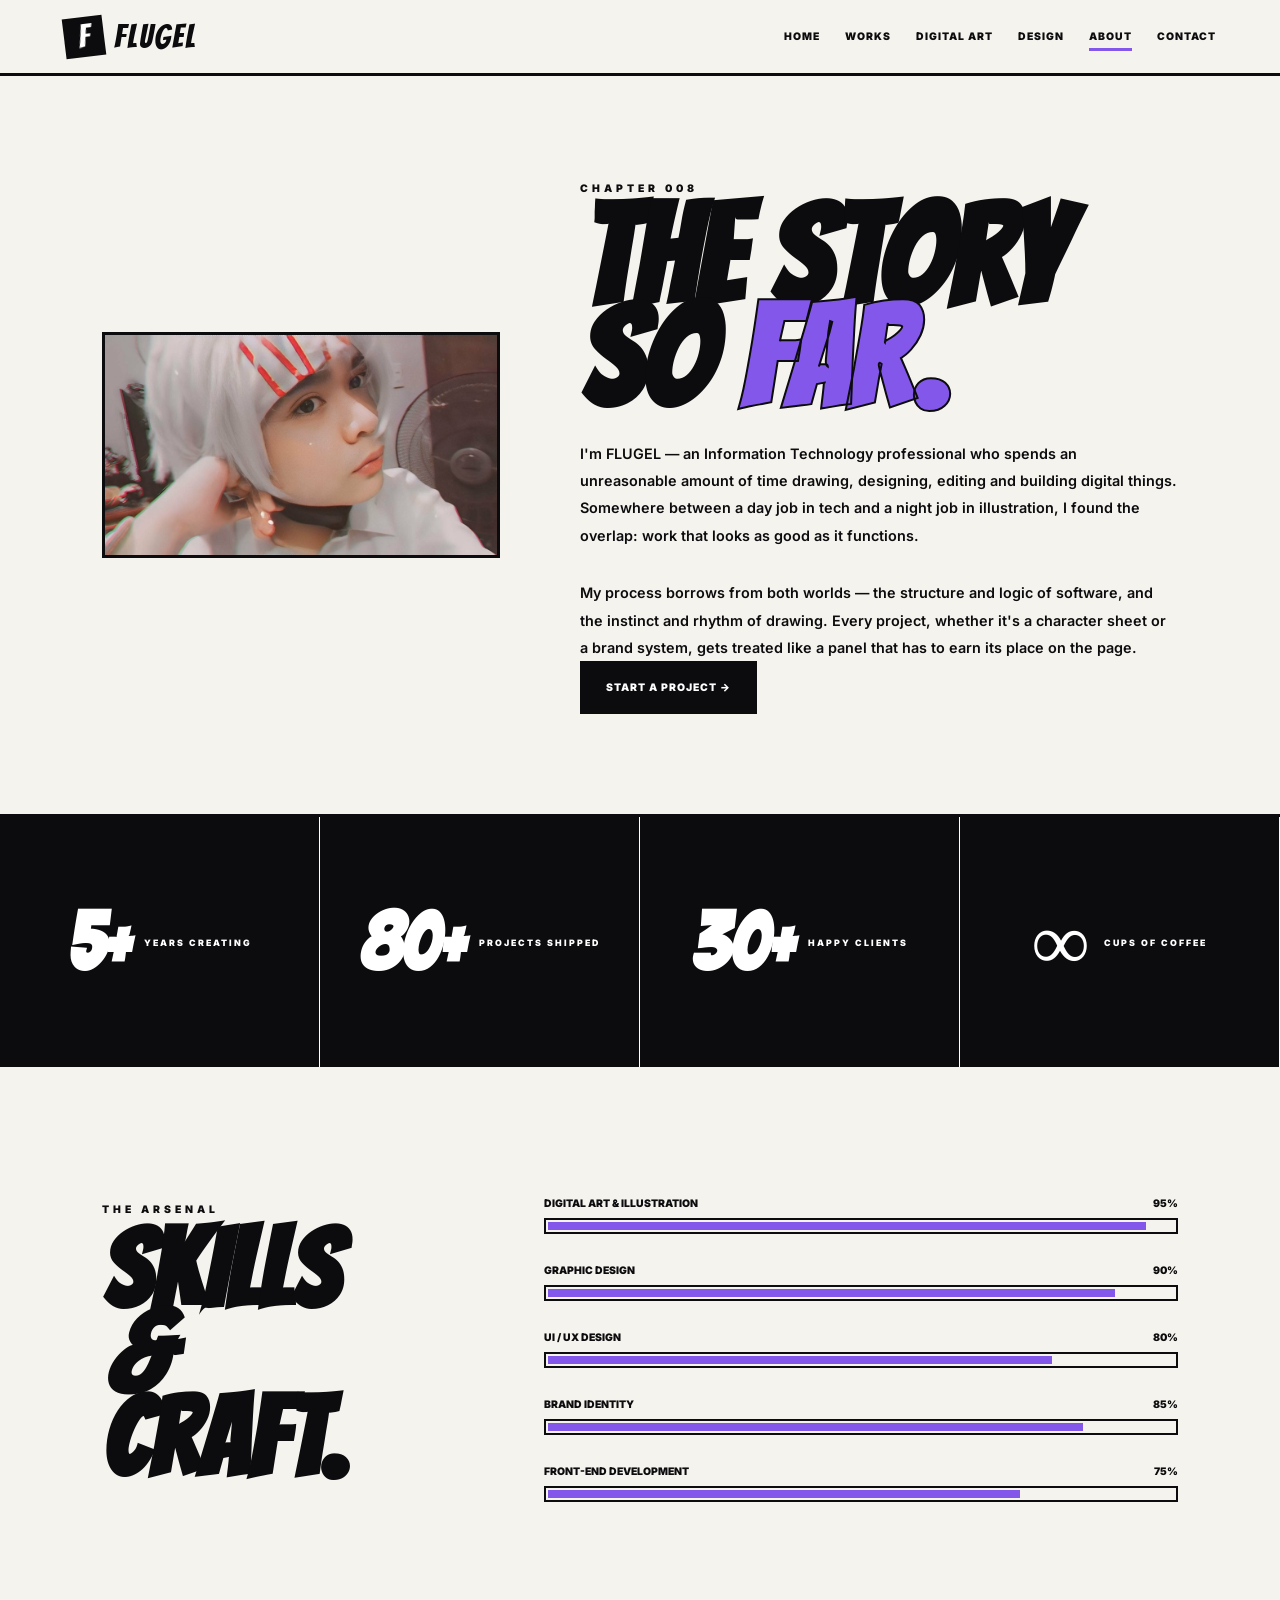
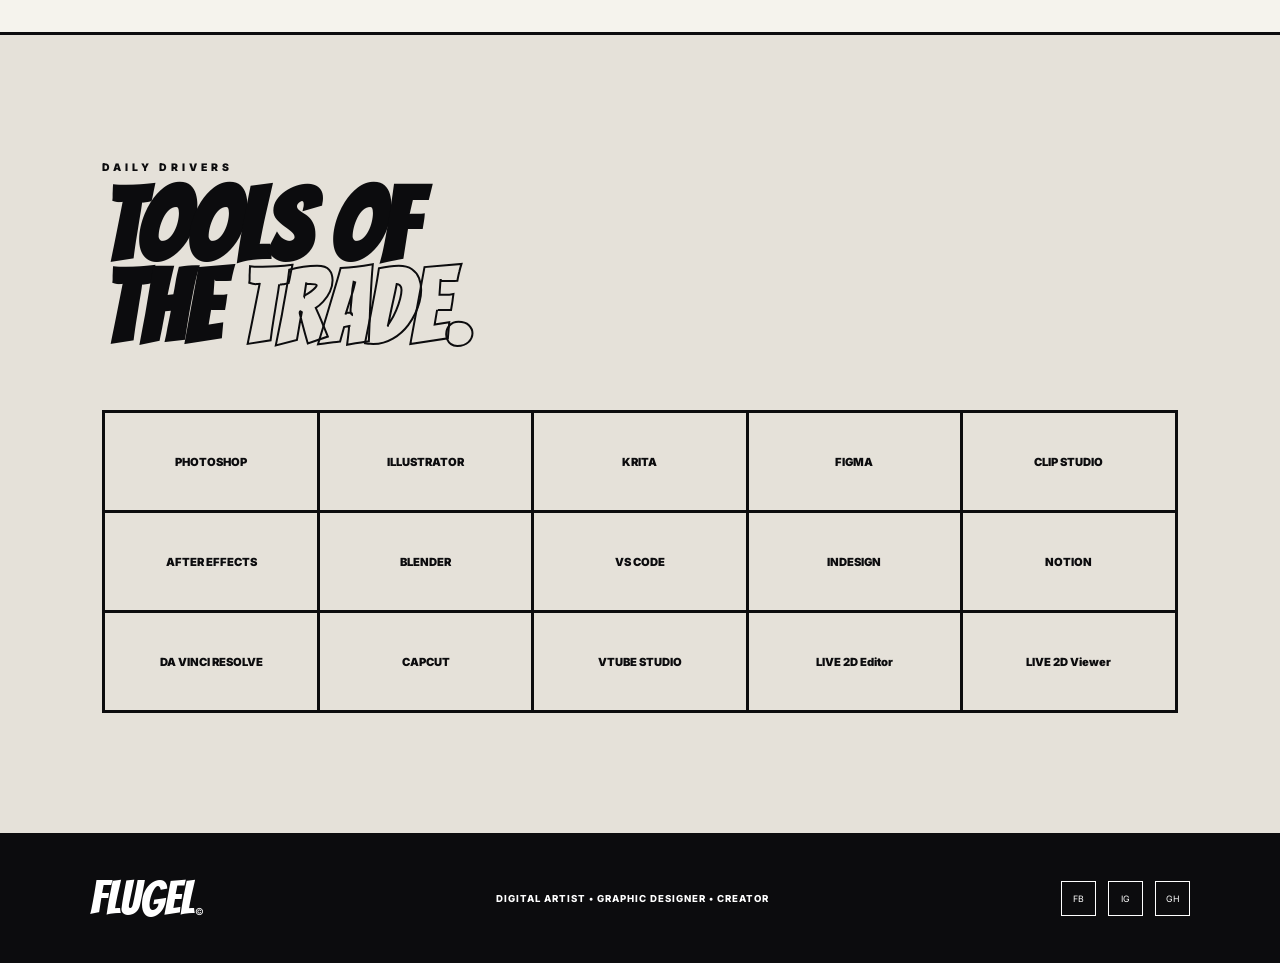
==== about.html @ b89d32c7 "LATEST 1st" ====
<!doctype html>
<html lang="en">
  <head>
    <meta charset="UTF-8" />
    <meta name="viewport" content="width=device-width, initial-scale=1.0" />

    <title>About — FLUGEL</title>

    <link
      href="https://fonts.googleapis.com/css2?family=Bangers&family=Inter:wght@400;500;600;700;800;900&family=Permanent+Marker&display=swap"
      rel="stylesheet" />

    <link rel="stylesheet" href="style.css" />
  </head>

  <body>
    <header class="navbar">
      <a href="index.html" class="logo">
        <span class="logo-box">F</span>
        <span>FLUGEL</span>
      </a>

      <nav class="main-nav">
        <a href="index.html">HOME</a>
        <a href="works.html">WORKS</a>
        <a href="digital-art.html">DIGITAL ART</a>
        <a href="graphic-design.html">DESIGN</a>
        <a class="active" href="about.html">ABOUT</a>
        <a href="contact.html">CONTACT</a>
      </nav>

      <button class="menu-toggle">☰</button>
    </header>

    <main class="inner-page">
      <section class="about-hero">
        <div class="about-character reveal">
          <img src="character02.jpg" alt="FLUGEL character portrait" />
        </div>

        <div class="about-introduction reveal">
          <span class="eyebrow"> CHAPTER 008 </span>

          <h1>
            THE STORY
            <br />
            SO <em>FAR.</em>
          </h1>

          <p>
            I'm FLUGEL — an Information Technology professional who spends an
            unreasonable amount of time drawing, designing, editing and building
            digital things. Somewhere between a day job in tech and a night job
            in illustration, I found the overlap: work that looks as good as it
            functions.
          </p>

          <p>
            My process borrows from both worlds — the structure and logic of
            software, and the instinct and rhythm of drawing. Every project,
            whether it's a character sheet or a brand system, gets treated like
            a panel that has to earn its place on the page.
          </p>

          <a href="contact.html" class="comic-btn black"> START A PROJECT → </a>
        </div>
      </section>

      <section class="stats-section">
        <div class="stat-box reveal">
          <strong>5+</strong>
          <span>YEARS CREATING</span>
        </div>

        <div class="stat-box reveal">
          <strong>80+</strong>
          <span>PROJECTS SHIPPED</span>
        </div>

        <div class="stat-box reveal">
          <strong>30+</strong>
          <span>HAPPY CLIENTS</span>
        </div>

        <div class="stat-box reveal">
          <strong>∞</strong>
          <span>CUPS OF COFFEE</span>
        </div>
      </section>

      <section class="arsenal">
        <div class="reveal">
          <span class="eyebrow"> THE ARSENAL </span>

          <h2>
            SKILLS
            <br />
            <em>&amp;</em>
            <br />
            CRAFT.
          </h2>
        </div>

        <div class="stat-bars reveal">
          <div class="bar">
            <div>
              <span>DIGITAL ART &amp; ILLUSTRATION</span>
              <span>95%</span>
            </div>
            <i style="--value: 95%"></i>
          </div>

          <div class="bar">
            <div>
              <span>GRAPHIC DESIGN</span>
              <span>90%</span>
            </div>
            <i style="--value: 90%"></i>
          </div>

          <div class="bar">
            <div>
              <span>UI / UX DESIGN</span>
              <span>80%</span>
            </div>
            <i style="--value: 80%"></i>
          </div>

          <div class="bar">
            <div>
              <span>BRAND IDENTITY</span>
              <span>85%</span>
            </div>
            <i style="--value: 85%"></i>
          </div>

          <div class="bar">
            <div>
              <span>FRONT-END DEVELOPMENT</span>
              <span>75%</span>
            </div>
            <i style="--value: 75%"></i>
          </div>
        </div>
      </section>

      <section class="tools-section">
        <div class="reveal">
          <span class="eyebrow"> DAILY DRIVERS </span>

          <h2>
            TOOLS OF
            <br />
            THE <em>TRADE.</em>
          </h2>
        </div>

        <div class="tools-grid reveal">
          <div>PHOTOSHOP</div>
          <div>ILLUSTRATOR</div>
          <div>KRITA</div>
          <div>FIGMA</div>
          <div>CLIP STUDIO</div>
          <div>AFTER EFFECTS</div>
          <div>BLENDER</div>
          <div>VS CODE</div>
          <div>INDESIGN</div>
          <div>NOTION</div>
          <div>DA VINCI RESOLVE</div>
          <div>CAPCUT</div>
          <div>VTUBE STUDIO</div>
          <div>LIVE 2D Editor</div>
          <div>LIVE 2D Viewer</div>
        </div>
      </section>
    </main>

    <footer>
      <div class="footer-brand">FLUGEL<span>©</span></div>

      <p>DIGITAL ARTIST • GRAPHIC DESIGNER • CREATOR</p>

      <div class="footer-social">
        <a href="#">FB</a>
        <a href="#">IG</a>
        <a href="#">GH</a>
      </div>
    </footer>

    <script src="script.js"></script>
  </body>
</html>
---- style.css ----
/* =========================================================
   FLUGEL MANGA PORTFOLIO
   MAIN CSS
   ---------------------------------------------------------
   Visual system:
   • Manga panels
   • Color accents
   • Halftone textures
   • SFX / onomatopoeia
   • Motion
   • Responsive layouts
========================================================= */

/* =========================================================
   VARIABLES
========================================================= */

:root {
  --black: #0c0c0e;
  --paper: #f5f3ed;
  --white: #ffffff;

  --purple: #8257ea;
  --blue: #17a3e8;
  --pink: #f0328f;
  --orange: #ff7a00;
  --yellow: #ffd400;
  --red: #ff3158;

  --border: 3px solid var(--black);

  --display: "Bangers", cursive;
  --body: "Inter", sans-serif;
  --marker: "Permanent Marker", cursive;

  /* motion + depth tokens — used by the polish layer at the
     bottom of this file, kept consistent across every hover,
     reveal, and page-load animation */
  --ease: cubic-bezier(0.22, 1, 0.36, 1);
  --ease-snap: cubic-bezier(0.16, 1, 0.3, 1);
  --shadow-soft: 0 20px 45px rgba(12, 12, 14, 0.14);
  --shadow-lift: 0 30px 60px rgba(12, 12, 14, 0.22);
}

@media (prefers-reduced-motion: reduce) {
  *,
  *::before,
  *::after {
    animation-duration: 0.001ms !important;
    animation-iteration-count: 1 !important;
    transition-duration: 0.001ms !important;
    scroll-behavior: auto !important;
  }
}

/* =========================================================
   RESET
========================================================= */

* {
  margin: 0;
  padding: 0;
  box-sizing: border-box;
}

html {
  scroll-behavior: smooth;
}

body {
  background: var(--paper);
  color: var(--black);

  font-family: var(--body);

  overflow-x: hidden;
}

body::before {
  content: "";

  position: fixed;

  inset: 0;

  pointer-events: none;

  z-index: 9998;

  background-image: radial-gradient(
    rgba(0, 0, 0, 0.5) 0.7px,
    transparent 0.7px
  );

  background-size: 6px 6px;

  opacity: 0.035;
}

img {
  display: block;
  width: 100%;
}

a {
  color: inherit;
  text-decoration: none;
}

button {
  font-family: inherit;
}

/* =========================================================
   PAGE LOADER
========================================================= */

.page-loader {
  position: fixed;

  inset: 0;

  display: none;

  place-items: center;

  background: var(--black);

  color: white;

  z-index: 100000;

  opacity: 1;

  transition: opacity 0.5s var(--ease);
}

.page-loader.is-active {
  display: grid;
}

.page-loader.is-hiding {
  opacity: 0;
}

.loader-manga {
  text-align: center;
}

.loader-logo {
  font-family: var(--display);

  font-size: clamp(5rem, 15vw, 12rem);

  letter-spacing: 5px;

  opacity: 0;

  animation: loaderIn 0.7s var(--ease-snap) 0.15s forwards;
}

.loader-line {
  width: 100%;

  height: 3px;

  background: var(--purple);

  transform-origin: left;

  animation: loaderLine 0.9s var(--ease) 0.35s forwards;
}

.loader-manga span {
  display: block;

  margin-top: 14px;

  font-size: 0.62rem;

  letter-spacing: 5px;

  opacity: 0;

  animation: loaderIn 0.6s var(--ease) 0.6s forwards;
}

@keyframes loaderIn {
  from {
    opacity: 0;
    transform: translateY(14px) scale(0.97);
  }

  to {
    opacity: 1;
    transform: translateY(0) scale(1);
  }
}

@keyframes loaderLine {
  from {
    transform: scaleX(0);
  }

  to {
    transform: scaleX(1);
  }
}

/* =========================================================
   NAVIGATION
========================================================= */

.navbar {
  position: fixed;

  top: 0;
  left: 0;

  width: 100%;

  height: 76px;

  padding: 0 5vw;

  display: flex;

  align-items: center;

  justify-content: space-between;

  background: rgba(245, 243, 237, 0.94);

  backdrop-filter: blur(15px);

  border-bottom: var(--border);

  z-index: 9000;

  transition:
    transform 0.45s var(--ease),
    box-shadow 0.3s ease;
}

.navbar.scrolled {
  box-shadow: 0 10px 30px rgba(12, 12, 14, 0.08);
}

.logo {
  display: flex;

  align-items: center;

  gap: 10px;

  font-family: var(--display);

  font-size: 2rem;

  letter-spacing: 2px;
}

.logo-box {
  width: 40px;
  height: 40px;

  display: grid;
  place-items: center;

  background: var(--black);

  color: white;

  transform: rotate(-7deg);
}

.main-nav {
  display: flex;

  gap: 25px;
}

.main-nav a {
  position: relative;

  font-size: 0.65rem;

  font-weight: 900;

  letter-spacing: 1px;
}

.main-nav a {
  transition: color 0.25s ease;
}

.main-nav a::after {
  content: "";

  position: absolute;

  left: 0;
  bottom: -8px;

  width: 0;
  height: 3px;

  background: var(--purple);

  transition: width 0.35s var(--ease);
}

.main-nav a:hover::after,
.main-nav a.active::after {
  width: 100%;
}

.menu-toggle {
  display: none;

  border: 0;

  background: none;

  font-size: 1.5rem;

  cursor: pointer;
}

/* =========================================================
   HERO
========================================================= */

.hero {
  position: relative;

  min-height: 100vh;

  display: grid;

  grid-template-columns: 1fr 1fr;

  align-items: center;

  padding: 130px 8vw 80px;

  overflow: hidden;

  background: linear-gradient(110deg, var(--paper) 0 57%, #ddd9d0 57% 100%);
}

.hero-grid {
  position: absolute;

  inset: 0;

  background-image:
    linear-gradient(rgba(0, 0, 0, 0.05) 1px, transparent 1px),
    linear-gradient(90deg, rgba(0, 0, 0, 0.05) 1px, transparent 1px);

  background-size: 45px 45px;

  mask-image: linear-gradient(to bottom, black, transparent);
}

.hero-halftone {
  position: absolute;

  width: 650px;
  height: 650px;

  right: -250px;
  top: 100px;

  border-radius: 50%;

  background-image: radial-gradient(
    rgba(139, 92, 246, 0.45) 2px,
    transparent 2px
  );

  background-size: 13px 13px;

  opacity: 0.45;
}

.hero-copy {
  position: relative;

  z-index: 5;

  max-width: 700px;
}

.chapter-tag {
  display: flex;

  gap: 7px;

  margin-bottom: 25px;
}

.chapter-tag span,
.chapter-tag strong {
  padding: 8px 12px;

  border: 2px solid var(--black);

  font-size: 0.6rem;

  font-weight: 900;

  letter-spacing: 2px;
}

.chapter-tag strong {
  background: var(--black);

  color: white;
}

.hero-title {
  font-family: var(--display);

  font-size: clamp(5rem, 10vw, 10rem);

  line-height: 0.76;

  letter-spacing: 2px;

  text-shadow: 6px 6px 0 var(--white);
}

.hero-title span {
  color: var(--purple);

  -webkit-text-stroke: 2px var(--black);

  text-shadow: 5px 5px 0 var(--black);
}

.hero-text {
  max-width: 550px;

  margin: 35px 0;

  font-size: 0.9rem;

  line-height: 1.8;

  font-weight: 600;
}

.hero-actions {
  display: flex;

  flex-wrap: wrap;

  gap: 12px;
}

.comic-btn {
  display: inline-flex;

  align-items: center;

  justify-content: center;

  gap: 15px;

  min-height: 53px;

  padding: 0 23px;

  border: 3px solid var(--black);

  font-size: 0.65rem;

  font-weight: 900;

  letter-spacing: 1px;

  transition:
    transform 0.35s var(--ease),
    box-shadow 0.35s var(--ease);

  will-change: transform;
}

.comic-btn:hover {
  transform: translate(-5px, -5px);

  box-shadow:
    7px 7px 0 var(--purple),
    7px 7px 24px rgba(130, 87, 234, 0.35);
}

.comic-btn:active {
  transform: translate(-2px, -2px);

  box-shadow: 3px 3px 0 var(--purple);
}

.comic-btn:focus-visible,
.filter:focus-visible,
a:focus-visible,
button:focus-visible {
  outline: 3px solid var(--purple);
  outline-offset: 3px;
}

.comic-btn.black {
  background: var(--black);

  color: white;
}

.comic-btn.white {
  background: white;

  color: var(--black);
}

/* =========================================================
   HERO CHARACTER
========================================================= */

.hero-character {
  position: relative;

  z-index: 5;

  display: flex;

  justify-content: center;

  align-items: center;
}

.character-panel {
  position: relative;

  width: min(460px, 85vw);

  border: 5px solid var(--black);

  background: white;

  box-shadow:
    18px 18px 0 var(--black),
    18px 18px 50px rgba(12, 12, 14, 0.2);

  transform: rotate(3deg);

  overflow: hidden;

  animation: characterFloat 6s var(--ease-snap) infinite;
}

.character-panel img {
  position: relative;

  z-index: 2;

  min-height: 570px;

  object-fit: contain;

  object-position: bottom;

  filter: grayscale(25%) contrast(1.1);
}

.character-glow {
  position: absolute;

  inset: 20% 10%;

  background: var(--purple);

  filter: blur(70px);

  opacity: 0.25;
}

.panel-number {
  position: absolute;

  top: 15px;
  left: 15px;

  z-index: 10;

  padding: 5px 9px;

  background: var(--black);

  color: white;

  font-family: var(--display);

  font-size: 1.3rem;
}

.panel-label {
  position: absolute;

  right: 15px;
  top: 15px;

  z-index: 10;

  padding: 6px 9px;

  background: white;

  border: 2px solid var(--black);

  font-size: 0.5rem;

  font-weight: 900;
}

@keyframes characterFloat {
  0%,
  100% {
    transform: rotate(3deg) translateY(0);
  }

  50% {
    transform: rotate(1deg) translateY(-15px);
  }
}

/* =========================================================
   ONOMATOPOEIA
========================================================= */

.onomato {
  position: absolute;

  z-index: 20;

  font-family: var(--display);

  font-style: italic;

  -webkit-text-stroke: 2px var(--black);

  paint-order: stroke fill;

  filter: drop-shadow(5px 5px 0 var(--black));

  pointer-events: none;
}

.onomato-shing {
  right: -40px;
  top: 30%;

  color: var(--yellow);

  font-size: 4rem;

  transform: rotate(-13deg);

  animation: sfxPop 2.5s ease-in-out infinite;
}

.onomato-whoa {
  left: -40px;
  bottom: 20%;

  color: var(--pink);

  font-size: 2.7rem;

  transform: rotate(-8deg);

  animation: sfxFloat 3s ease-in-out infinite;
}

@keyframes sfxPop {
  0%,
  100% {
    transform: scale(1) rotate(-13deg);
  }

  50% {
    transform: scale(1.12) rotate(-7deg);
  }
}

@keyframes sfxFloat {
  0%,
  100% {
    transform: translateY(0) rotate(-8deg);
  }

  50% {
    transform: translateY(-15px) rotate(-3deg);
  }
}

.vertical-manga-text {
  position: absolute;

  right: 20px;
  bottom: 100px;

  writing-mode: vertical-rl;

  font-family: var(--display);

  font-size: 1.4rem;

  opacity: 0.25;
}

.hero-page {
  position: absolute;

  right: 30px;
  bottom: 25px;

  font-family: var(--display);

  font-size: 1.4rem;
}

/* =========================================================
   IMPACT STRIP
========================================================= */

.impact-strip {
  display: grid;

  grid-template-columns: repeat(4, 1fr);

  border-top: var(--border);
  border-bottom: var(--border);

  overflow: hidden;
}

.impact-word {
  min-height: 95px;

  display: grid;

  place-items: center;

  font-family: var(--display);

  font-size: 3rem;

  -webkit-text-stroke: 2px var(--black);

  border-right: var(--border);

  transform: skew(-7deg);
}

.impact-word:last-child {
  border-right: 0;
}

.impact-word.purple {
  color: var(--purple);
}

.impact-word.blue {
  color: var(--blue);
}

.impact-word.pink {
  color: var(--pink);
}

.impact-word.orange {
  color: var(--orange);
}

/* =========================================================
   GENERAL SECTIONS
========================================================= */

.section {
  padding: 130px 7vw;
}

.section-top {
  display: flex;

  justify-content: space-between;

  align-items: end;

  gap: 50px;

  margin-bottom: 60px;
}

.eyebrow {
  display: inline-block;

  margin-bottom: 12px;

  font-size: 0.65rem;

  font-weight: 900;

  letter-spacing: 4px;
}

.section-top h2,
.about-copy h2,
.process-heading h2,
.tools-section h2 {
  font-family: var(--display);

  font-size: clamp(4rem, 8vw, 8rem);

  line-height: 0.8;
}

.section-top h2 em,
.about-copy h2 em,
.process-heading h2 em,
.tools-section h2 em {
  font-style: normal;

  color: transparent;

  -webkit-text-stroke: 2px var(--black);
}

.section-description {
  max-width: 390px;
}

.manga-stamp {
  display: inline-block;

  padding: 7px 12px;

  border: 2px solid var(--black);

  transform: rotate(-4deg);

  font-family: var(--marker);

  font-size: 0.7rem;

  margin-bottom: 15px;
}

.section-description p {
  font-size: 0.8rem;

  line-height: 1.8;

  font-weight: 600;
}

.text-link {
  font-size: 0.65rem;

  font-weight: 900;

  letter-spacing: 2px;
}

/* =========================================================
   INTRO PANELS
========================================================= */

.intro-panels {
  display: grid;

  grid-template-columns:
    1.4fr
    0.8fr
    0.7fr;

  gap: 25px;

  align-items: start;
}

.manga-panel {
  position: relative;

  overflow: hidden;

  border: 4px solid var(--black);

  background: black;
}

.panel-big {
  transform: rotate(-1.5deg);
}

.panel-small {
  transform: rotate(2deg);

  margin-top: 70px;
}

.manga-panel img {
  aspect-ratio: 4/5;

  object-fit: cover;

  transition:
    transform 0.65s var(--ease),
    filter 0.65s var(--ease);
}

.manga-panel:hover img {
  transform: scale(1.07);
}

.panel-caption {
  position: absolute;

  z-index: 5;

  top: 15px;
  left: 15px;

  padding: 7px 10px;

  background: white;

  border: 2px solid var(--black);

  font-size: 0.55rem;

  font-weight: 900;
}

.panel-word {
  position: absolute;

  z-index: 5;

  right: -15px;
  bottom: 35px;

  font-family: var(--display);

  color: var(--yellow);

  font-size: 3rem;

  -webkit-text-stroke: 2px var(--black);

  transform: rotate(-10deg);
}

.purple-word {
  color: var(--purple);
}

.panel-link {
  position: absolute;

  z-index: 5;

  left: 15px;
  bottom: 15px;

  padding: 8px 12px;

  background: var(--black);

  color: white;

  font-size: 0.6rem;

  font-weight: 900;
}

.speech {
  position: relative;

  padding: 35px;

  background: white;

  border: 3px solid var(--black);

  transform: rotate(1.5deg);

  box-shadow: var(--shadow-soft);
}

.speech::after {
  content: "";

  position: absolute;

  left: 42px;
  bottom: -14px;

  width: 24px;
  height: 24px;

  background: white;

  border-right: 3px solid var(--black);
  border-bottom: 3px solid var(--black);

  transform: rotate(45deg);
}

.speech strong {
  display: block;

  font-family: var(--display);

  font-size: 2.5rem;

  color: var(--pink);

  -webkit-text-stroke: 1px var(--black);
}

.speech p {
  margin-top: 10px;

  font-size: 0.75rem;

  line-height: 1.7;
}

/* =========================================================
   FEATURED
========================================================= */

.featured {
  background: #e7e4dc;

  border-top: var(--border);
  border-bottom: var(--border);
}

.featured-grid {
  display: grid;

  grid-template-columns: repeat(3, 1fr);

  gap: 30px;
}

.featured-card {
  cursor: pointer;
}

.featured-offset {
  margin-top: 80px;
}

.featured-image {
  position: relative;

  overflow: hidden;

  border: 4px solid var(--black);

  background: black;
}

.featured-image img {
  aspect-ratio: 4/5;

  object-fit: cover;

  filter: grayscale(80%);

  transition:
    transform 0.65s var(--ease),
    filter 0.65s var(--ease);
}

.featured-card:hover img {
  transform: scale(1.07);

  filter: grayscale(20%);
}

.featured-image img[src="art02.png"] {
  object-position: left center;
}

.featured-image img[src="art03.jpg"] {
  object-position: left top;
}

.floating-sfx {
  position: absolute;

  z-index: 5;

  right: -15px;
  top: 30px;

  font-family: var(--display);

  font-size: 2.8rem;

  color: var(--yellow);

  -webkit-text-stroke: 2px var(--black);

  transform: rotate(10deg);
}

.pink-sfx {
  color: var(--pink);
}

.blue-sfx {
  color: var(--blue);
}

.orange-sfx {
  color: var(--orange);
}

.purple-sfx {
  color: var(--purple);
}

.featured-overlay {
  position: absolute;

  inset: 0;

  display: flex;

  justify-content: space-between;

  align-items: end;

  padding: 20px;

  background: linear-gradient(transparent 45%, rgba(0, 0, 0, 0.8));

  color: white;

  opacity: 0;

  transition: opacity 0.4s var(--ease);
}

.featured-card:hover .featured-overlay {
  opacity: 1;
}

.featured-overlay span {
  font-family: var(--display);

  font-size: 2rem;
}

.featured-overlay strong {
  font-size: 0.65rem;
}

.featured-info {
  padding: 15px 3px;

  border-bottom: 3px solid var(--black);
}

.featured-info span {
  font-size: 0.55rem;

  font-weight: 900;

  letter-spacing: 2px;
}

.featured-info h3 {
  margin-top: 8px;

  font-family: var(--display);

  font-size: 2rem;

  line-height: 0.9;
}

/* =========================================================
   QUOTE
========================================================= */

.quote-section {
  position: relative;

  min-height: 600px;

  display: grid;

  place-items: center;

  padding: 100px 7vw;

  background: var(--black);

  color: white;

  overflow: hidden;
}

.quote-speed-lines {
  position: absolute;

  inset: -50%;

  background: repeating-conic-gradient(
    from 0deg,
    transparent 0deg 5deg,
    rgba(255, 255, 255, 0.06) 5deg 6deg
  );

  animation: spin 35s linear infinite;
}

@keyframes spin {
  to {
    transform: rotate(360deg);
  }
}

.quote-content {
  position: relative;

  z-index: 2;

  text-align: center;
}

.quote-sfx {
  display: inline-block;

  font-family: var(--display);

  font-size: 3rem;

  color: var(--yellow);

  -webkit-text-stroke: 2px var(--black);

  transform: rotate(-8deg);
}

.quote-content h2 {
  margin: 20px 0;

  font-family: var(--display);

  font-size: clamp(4rem, 9vw, 9rem);

  line-height: 0.78;
}

.quote-content h2 span {
  color: var(--pink);

  -webkit-text-stroke: 2px white;
}

.quote-content p {
  max-width: 500px;

  margin: auto;

  font-size: 0.8rem;

  line-height: 1.8;
}

/* =========================================================
   QUICK ABOUT
========================================================= */

.quick-about {
  display: grid;

  grid-template-columns:
    0.9fr
    1.1fr;

  gap: 100px;

  align-items: center;
}

.about-image {
  position: relative;

  background: radial-gradient(var(--purple) 2px, transparent 2px);

  background-size: 12px 12px;

  border: var(--border);
}

.about-image img {
  max-height: 600px;

  object-fit: contain;
}

.about-sfx {
  position: absolute;

  right: -40px;
  top: 25%;

  font-family: var(--display);

  font-size: 4rem;

  color: var(--blue);

  -webkit-text-stroke: 2px var(--black);

  transform: rotate(12deg);
}

.about-copy p {
  max-width: 600px;

  margin: 30px 0;

  font-size: 0.9rem;

  line-height: 1.9;

  font-weight: 600;
}

/* =========================================================
   MARQUEE
========================================================= */

.skill-marquee {
  overflow: hidden;

  border-top: var(--border);
  border-bottom: var(--border);

  background: var(--purple);

  color: white;
}

.skill-marquee div {
  width: max-content;

  padding: 18px 0;

  font-family: var(--display);

  font-size: 2rem;

  white-space: nowrap;

  animation: marquee 22s linear infinite;
}

@keyframes marquee {
  to {
    transform: translateX(-50%);
  }
}

/* =========================================================
   HOME CTA
========================================================= */

.home-cta {
  position: relative;

  min-height: 700px;

  display: grid;

  place-items: center;

  text-align: center;

  padding: 100px 20px;

  overflow: hidden;

  background: linear-gradient(135deg, var(--pink), var(--purple));

  color: white;

  border-bottom: var(--border);
}

.cta-halftone {
  position: absolute;

  inset: 0;

  background-image: radial-gradient(
    rgba(255, 255, 255, 0.35) 2px,
    transparent 2px
  );

  background-size: 13px 13px;

  opacity: 0.3;
}

.home-cta > *:not(.cta-halftone) {
  position: relative;

  z-index: 2;
}

.home-cta h2 {
  margin: 20px 0 40px;

  font-family: var(--display);

  font-size: clamp(5rem, 10vw, 11rem);

  line-height: 0.75;
}

.home-cta h2 em {
  color: var(--yellow);

  font-style: normal;

  -webkit-text-stroke: 3px var(--black);
}

.cta-sfx {
  position: absolute;

  right: 5%;

  bottom: 8%;

  font-family: var(--marker);

  font-size: 1.5rem;

  transform: rotate(-7deg);
}

/* =========================================================
   FOOTER
========================================================= */

footer {
  min-height: 130px;

  display: flex;

  align-items: center;

  justify-content: space-between;

  gap: 30px;

  padding: 30px 7vw;

  background: var(--black);

  color: white;
}

.footer-brand {
  font-family: var(--display);

  font-size: 3rem;
}

.footer-brand span {
  font-family: var(--body);

  font-size: 0.6rem;
}

footer p {
  font-size: 0.6rem;

  font-weight: 800;

  letter-spacing: 1px;
}

.footer-social {
  display: flex;

  gap: 12px;
}

.footer-social a {
  width: 35px;
  height: 35px;

  display: grid;
  place-items: center;

  border: 1px solid white;

  font-size: 0.55rem;
}

/* =========================================================
   INNER PAGES
========================================================= */

.inner-page {
  padding-top: 76px;
}

.page-hero {
  position: relative;

  min-height: 580px;

  display: flex;

  align-items: center;

  justify-content: space-between;

  padding: 100px 8vw;

  overflow: hidden;

  background: linear-gradient(120deg, var(--paper), #dedbd3);

  border-bottom: var(--border);
}

.page-hero h1 {
  font-family: var(--display);

  font-size: clamp(6rem, 12vw, 12rem);

  line-height: 0.72;
}

.page-hero h1 em {
  color: var(--purple);

  font-style: normal;

  -webkit-text-stroke: 2px var(--black);
}

.page-hero p {
  max-width: 500px;

  margin-top: 30px;

  font-size: 0.85rem;

  line-height: 1.8;

  font-weight: 600;
}

.page-sfx {
  font-family: var(--display);

  font-size: clamp(6rem, 13vw, 13rem);

  color: var(--yellow);

  -webkit-text-stroke: 3px var(--black);

  transform: rotate(-10deg);

  animation: sfxFloat 3s ease-in-out infinite;
}

.work-filters {
  display: flex;

  flex-wrap: wrap;

  gap: 8px;

  padding: 40px 7vw;

  border-bottom: var(--border);
}

.filter {
  padding: 11px 17px;

  border: 2px solid var(--black);

  background: var(--paper);

  cursor: pointer;

  font-size: 0.6rem;

  font-weight: 900;

  letter-spacing: 1px;

  transition:
    background 0.3s var(--ease),
    color 0.3s var(--ease),
    transform 0.3s var(--ease);
}

.filter:hover,
.filter.active {
  background: var(--black);

  color: white;
}

/* =========================================================
   ARCHIVE
========================================================= */

.archive-grid {
  padding: 70px 7vw 130px;

  display: grid;

  grid-template-columns: repeat(12, 1fr);

  gap: 35px;
}

.archive-card {
  grid-column: span 4;

  cursor: pointer;
}

.archive-card:nth-child(3n + 1) {
  grid-column: span 7;
}

.archive-card.hidden {
  display: none;
}

.archive-image {
  position: relative;

  overflow: hidden;

  border: 4px solid var(--black);

  background: black;
}

.archive-image img {
  aspect-ratio: 4/5;
  object-position: left center;
  object-fit: cover;

  transition:
    transform 0.65s var(--ease),
    filter 0.65s var(--ease);
}

.archive-card:nth-child(3n + 1) .archive-image img {
  aspect-ratio: 16/10;
}

/* "Neon Dream" (first card) is a tall portrait shot with the
   character near the bottom of the frame — the default centered
   crop was cutting through her face. Shifting the crop window
   down keeps the character fully in view. */
.archive-card:first-child .archive-image img {
  object-position: center bottom;
}

.archive-card:hover img {
  transform: scale(1.06);
}

.archive-sfx {
  position: absolute;

  right: -15px;
  top: 20px;

  font-family: var(--display);

  font-size: 2.8rem;

  color: var(--yellow);

  -webkit-text-stroke: 2px var(--black);

  transform: rotate(8deg);
}

.view-art {
  position: absolute;

  inset: 0;

  display: grid;

  place-items: center;

  background: rgba(0, 0, 0, 0.55);

  color: white;

  font-size: 0.7rem;

  font-weight: 900;

  opacity: 0;

  transition: opacity 0.35s var(--ease);
}

.archive-card:hover .view-art {
  opacity: 1;
}

.archive-meta {
  padding: 13px 3px;

  border-bottom: 3px solid var(--black);
}

.archive-meta span {
  font-size: 0.55rem;

  font-weight: 900;

  letter-spacing: 2px;
}

.archive-meta h2 {
  margin-top: 7px;

  font-family: var(--display);

  font-size: 2rem;
}

/* =========================================================
   DIGITAL ART
========================================================= */

.digital-page {
  background: radial-gradient(var(--purple) 1px, transparent 1px);

  background-size: 9px 9px;
}

.page-character {
  position: relative;

  width: 400px;
}

.page-character img {
  max-height: 500px;

  object-fit: contain;
}

.page-character span {
  position: absolute;

  right: -20px;
  top: 20%;

  font-family: var(--display);

  color: var(--pink);

  font-size: 4rem;

  -webkit-text-stroke: 2px var(--black);

  transform: rotate(-10deg);
}

.art-showcase {
  display: grid;
  grid-template-columns: 1.1fr 1fr;
  gap: 40px;
  padding: 100px 7vw;
  align-items: start;
}

.art-feature {
  display: flex;
  flex-direction: column;
  position: relative;
}

.art-feature img {
  width: 100%;
  aspect-ratio: 3/4;
  object-fit: cover;
  object-position: center 15%;
  border: 4px solid var(--black);
  box-shadow: 12px 12px 0 rgba(12, 12, 14, 0.9);
  transition: transform 0.5s var(--ease);
}

.art-feature:hover img {
  transform: translate(-4px, -4px);
  box-shadow: 16px 16px 0 var(--purple);
}

.art-feature-title {
  margin-top: 22px;
}

.art-feature-title span {
  font-size: 0.6rem;
  font-weight: 900;
  letter-spacing: 2px;
  color: var(--purple);
}

.art-feature-title h2 {
  margin-top: 8px;
  font-family: var(--display);
  font-size: 3.2rem;
  line-height: 0.85;
}

.art-column {
  display: grid;
  grid-template-columns: 1fr 1fr;
  gap: 24px;
}

.art-column article {
  display: flex;
  flex-direction: column;
  overflow: hidden;
}

.art-column img {
  width: 100%;
  aspect-ratio: 1/1;
  object-fit: cover;
  border: 3px solid var(--black);
  transition:
    transform 0.5s var(--ease),
    filter 0.5s var(--ease);
}

.art-column article:hover img {
  transform: scale(1.05);
}

.art-column span {
  display: block;
  margin-top: 14px;
  font-size: 0.55rem;
  font-weight: 900;
  letter-spacing: 1px;
  color: var(--purple);
}

.art-column h3 {
  margin: 6px 0 0;
  font-family: var(--display);
  font-size: 1.6rem;
  line-height: 0.9;
}

@media (max-width: 1000px) {
  .art-showcase {
    grid-template-columns: 1fr;
  }
}

@media (max-width: 650px) {
  .art-showcase {
    padding: 70px 20px;
  }

  .art-feature img {
    aspect-ratio: 4/5;
  }

  .art-column {
    grid-template-columns: 1fr 1fr;
    gap: 16px;
  }
}

/* =========================================================
   PROCESS
========================================================= */

.process-section {
  padding: 120px 7vw;

  background: var(--black);

  color: white;
}

.process-heading h2 em {
  -webkit-text-stroke-color: white;
}

.process-grid {
  display: grid;

  grid-template-columns: repeat(3, 1fr);

  gap: 20px;

  margin-top: 70px;
}

.process-card {
  min-height: 270px;

  padding: 35px;

  border: 2px solid white;

  transition:
    background 0.35s var(--ease),
    transform 0.35s var(--ease),
    color 0.35s var(--ease);
}

.process-card:hover {
  background: var(--purple);

  transform: translate(-5px, -5px);
}

.process-number {
  font-family: var(--display);

  font-size: 2rem;
}

.process-card h3 {
  margin: 40px 0 15px;

  font-family: var(--display);

  font-size: 2.5rem;
}

.process-card p {
  font-size: 0.75rem;

  line-height: 1.7;
}

/* =========================================================
   DESIGN PAGE
========================================================= */

.design-page {
  background: linear-gradient(135deg, #f7f3ea, #d8d0e8);
}

.design-grid {
  padding: 100px 7vw;

  display: grid;

  grid-template-columns: repeat(2, 1fr);

  gap: 35px;
}

/* =========================================================
   DESIGN CARDS
   Smaller, cleaner portfolio thumbnails.
   The artwork determines its own height.
========================================================= */

.design-card {
  position: relative;

  width: 100%;
  height: 430px;

  overflow: hidden;

  border: 4px solid var(--black);

  background: var(--paper);
}

.design-wide {
  grid-column: span 1;
}

.design-card img {
  display: block;

  width: 100%;
  height: 100%;

  object-fit: contain;
  object-position: center;

  background: var(--paper);

  transition:
    transform 0.65s var(--ease),
    filter 0.65s var(--ease);
}

.design-card:hover img {
  transform: scale(1.03);
}

.design-card:hover img {
  transform: scale(1.05);
}

.design-label {
  position: absolute;

  left: 25px;
  bottom: 25px;

  padding: 18px;

  background: white;

  border: 3px solid var(--black);

  transform: rotate(-2deg);
}

.design-label span {
  font-size: 0.55rem;

  font-weight: 900;
}

.design-label h2 {
  margin-top: 5px;

  font-family: var(--display);

  font-size: 3rem;

  line-height: 0.75;
}

.design-statement {
  position: relative;

  padding: 130px 7vw;

  background: var(--pink);

  color: white;

  overflow: hidden;
}

.statement-sfx {
  position: absolute;

  right: 8%;

  top: 30px;

  font-family: var(--display);

  color: var(--yellow);

  font-size: 7rem;

  -webkit-text-stroke: 3px var(--black);

  transform: rotate(12deg);
}

.design-statement h2 {
  position: relative;

  z-index: 2;

  font-family: var(--display);

  font-size: clamp(5rem, 10vw, 10rem);

  line-height: 0.75;
}

.design-statement h2 em {
  color: var(--yellow);

  font-style: normal;

  -webkit-text-stroke: 2px var(--black);
}

.design-statement p {
  position: relative;

  z-index: 2;

  max-width: 550px;

  margin-top: 40px;

  font-size: 0.85rem;

  line-height: 1.8;
}

/* =========================================================
   ABOUT PAGE
========================================================= */

.about-hero {
  display: grid;

  grid-template-columns:
    0.8fr
    1.2fr;

  min-height: 700px;

  padding: 100px 8vw;

  gap: 80px;

  align-items: center;

  border-bottom: var(--border);
}

.about-character {
  position: relative;

  background: radial-gradient(var(--purple) 2px, transparent 2px);

  background-size: 12px 12px;

  border: var(--border);
}

.about-character img {
  max-height: 600px;

  object-fit: contain;
}

.about-introduction h1 {
  font-family: var(--display);

  font-size: clamp(6rem, 11vw, 11rem);

  line-height: 0.72;
}

.about-introduction h1 em {
  color: var(--purple);

  font-style: normal;

  -webkit-text-stroke: 2px var(--black);
}

.about-introduction p {
  max-width: 650px;

  margin-top: 30px;

  font-size: 0.9rem;

  line-height: 1.9;

  font-weight: 600;
}

.stats-section {
  display: grid;

  grid-template-columns: repeat(4, 1fr);

  background: var(--black);

  color: white;
}

.stat-box {
  min-height: 250px;

  display: flex;

  align-items: center;

  justify-content: center;

  gap: 15px;

  border-right: 1px solid white;
}

.stat-box strong {
  font-family: var(--display);

  font-size: 5rem;
}

.stat-box span {
  font-size: 0.55rem;

  font-weight: 900;

  letter-spacing: 2px;
}

.arsenal {
  display: grid;

  grid-template-columns:
    0.7fr
    1.3fr;

  gap: 100px;

  padding: 130px 8vw;
}

.arsenal h2 {
  font-family: var(--display);

  font-size: 7rem;

  line-height: 0.75;
}

.stat-bars {
  display: flex;

  flex-direction: column;

  gap: 30px;
}

.bar > div {
  display: flex;

  justify-content: space-between;

  margin-bottom: 8px;

  font-size: 0.65rem;

  font-weight: 900;
}

.bar i {
  display: block;

  width: 100%;

  height: 16px;

  border: 2px solid var(--black);

  position: relative;
}

.bar i::after {
  content: "";

  position: absolute;

  inset: 2px auto 2px 2px;

  width: var(--value);

  background: var(--purple);

  animation: barLoad 1.5s ease forwards;
}

@keyframes barLoad {
  from {
    width: 0;
  }
}

.tools-section {
  padding: 120px 8vw;

  background: #e5e1d9;

  border-top: var(--border);
}

.tools-grid {
  display: grid;

  grid-template-columns: repeat(5, 1fr);

  margin-top: 60px;

  border-top: var(--border);
  border-left: var(--border);
}

.tools-grid div {
  min-height: 100px;

  display: grid;

  place-items: center;

  padding: 15px;

  border-right: var(--border);
  border-bottom: var(--border);

  font-size: 0.7rem;

  font-weight: 900;

  transition:
    background 0.3s var(--ease),
    color 0.3s var(--ease),
    transform 0.3s var(--ease);
}

.tools-grid div:hover {
  background: var(--purple);

  color: white;
}

/* =========================================================
   CONTACT
========================================================= */

.contact-page {
  padding-top: 76px;
}

.contact-hero {
  position: relative;

  min-height: 650px;

  display: grid;

  place-items: center;

  text-align: center;

  padding: 100px 20px;

  overflow: hidden;

  background: linear-gradient(135deg, var(--blue), var(--purple));

  color: white;

  border-bottom: var(--border);
}

.contact-halftone {
  position: absolute;

  inset: 0;

  background-image: radial-gradient(white 2px, transparent 2px);

  background-size: 12px 12px;

  opacity: 0.15;
}

.contact-hero > *:not(.contact-halftone) {
  position: relative;

  z-index: 2;
}

.contact-hero h1 {
  font-family: var(--display);

  font-size: clamp(7rem, 15vw, 15rem);

  line-height: 0.7;
}

.contact-hero h1 em {
  color: var(--yellow);

  font-style: normal;

  -webkit-text-stroke: 3px var(--black);
}

.contact-hero p {
  max-width: 500px;

  margin-top: 35px;

  font-size: 0.85rem;

  line-height: 1.8;
}

.contact-sfx {
  position: absolute;

  right: 10%;

  bottom: 10%;

  font-family: var(--display);

  font-size: 5rem;

  color: var(--pink);

  -webkit-text-stroke: 3px var(--black);

  transform: rotate(-10deg);
}

.contact-options {
  display: grid;

  grid-template-columns: repeat(3, 1fr);

  border-bottom: var(--border);
}

.contact-card {
  position: relative;

  min-height: 300px;

  padding: 35px;

  border-right: var(--border);

  transition:
    background 0.35s var(--ease),
    transform 0.35s var(--ease),
    color 0.35s var(--ease);
}

.contact-card:last-child {
  border-right: 0;
}

.contact-card:hover {
  background: var(--purple);

  color: white;

  transform: translateY(-8px);
}

.contact-card span {
  font-size: 0.55rem;

  font-weight: 900;

  letter-spacing: 2px;
}

.contact-card h2 {
  margin-top: 70px;

  font-family: var(--display);

  font-size: 4rem;
}

.contact-card strong {
  position: absolute;

  right: 30px;
  bottom: 25px;

  font-size: 2rem;
}

.purple-card:hover {
  background: var(--pink);
}

.blue-card:hover {
  background: var(--blue);
}

.commission-section {
  display: grid;

  grid-template-columns: 1fr 1fr;

  gap: 100px;

  padding: 130px 8vw;
}

.commission-section h2 {
  font-family: var(--display);

  font-size: 7rem;

  line-height: 0.75;
}

.commission-list {
  display: flex;

  flex-direction: column;
}

.commission-list div {
  padding: 25px 0;

  border-bottom: 3px solid var(--black);

  font-family: var(--display);

  font-size: 2rem;
}

.commission-list span {
  margin-right: 20px;

  font-family: var(--body);

  font-size: 0.6rem;

  font-weight: 900;
}

.end-page {
  position: relative;

  min-height: 550px;

  display: grid;

  place-items: center;

  text-align: center;

  background: var(--black);

  color: white;

  overflow: hidden;
}

.end-word {
  font-family: var(--display);

  font-size: clamp(5rem, 10vw, 10rem);

  line-height: 0.7;
}

.end-sfx {
  position: absolute;

  right: 10%;

  top: 20%;

  color: var(--yellow);

  font-family: var(--display);

  font-size: 4rem;

  transform: rotate(15deg);
}

.end-page a {
  position: absolute;

  bottom: 50px;

  padding: 12px 20px;

  border: 2px solid white;

  font-size: 0.6rem;

  font-weight: 900;
}

/* =========================================================
   LIGHTBOX
========================================================= */

.lightbox {
  position: fixed;

  inset: 0;

  z-index: 99999;

  display: grid;

  place-items: center;

  padding: 50px;

  background: rgba(0, 0, 0, 0.96);

  opacity: 0;

  visibility: hidden;

  transition: opacity 0.4s var(--ease);
}

.lightbox.active {
  opacity: 1;

  visibility: visible;
}

.lightbox img {
  width: auto;

  max-width: 90vw;

  max-height: 85vh;

  object-fit: contain;

  border: 4px solid white;
}

.lightbox-close {
  position: absolute;

  top: 25px;
  right: 30px;

  width: 50px;
  height: 50px;

  background: none;

  border: 2px solid white;

  color: white;

  font-size: 2rem;

  cursor: pointer;
}

.lightbox-title {
  position: absolute;

  bottom: 20px;

  color: white;

  font-size: 0.7rem;

  font-weight: 900;

  letter-spacing: 2px;
}

/* =========================================================
   SCROLL REVEAL
========================================================= */

.reveal {
  opacity: 0;

  transform: translateY(28px);

  transition:
    opacity 0.7s var(--ease),
    transform 0.7s var(--ease);

  transition-delay: var(--reveal-delay, 0s);
}

.reveal.visible {
  opacity: 1;

  transform: translateY(0);
}

/* =========================================================
   RESPONSIVE
========================================================= */

@media (max-width: 1000px) {
  .main-nav {
    position: absolute;

    top: 76px;
    left: 0;
    right: 0;

    display: none;

    flex-direction: column;

    gap: 0;

    background: var(--paper);

    border-bottom: var(--border);
  }

  .main-nav.open {
    display: flex;
  }

  .main-nav a {
    padding: 18px 25px;

    border-bottom: 1px solid #bbb;
  }

  .menu-toggle {
    display: block;
  }

  .hero {
    grid-template-columns: 1fr;
  }

  .hero-character {
    margin-top: 80px;
  }

  .intro-panels {
    grid-template-columns: 1fr 1fr;
  }

  .intro-note {
    grid-column: span 2;
  }

  .featured-grid {
    grid-template-columns: 1fr 1fr;
  }

  .featured-offset {
    margin-top: 0;
  }

  .quick-about {
    grid-template-columns: 1fr;
  }

  .art-showcase {
    grid-template-columns: 1fr;
  }

  .process-grid {
    grid-template-columns: 1fr;
  }

  .about-hero {
    grid-template-columns: 1fr;
  }

  .about-character {
    max-width: 500px;
  }

  .stats-section {
    grid-template-columns: 1fr 1fr;
  }

  .arsenal {
    grid-template-columns: 1fr;
  }

  .tools-grid {
    grid-template-columns: repeat(3, 1fr);
  }

  .contact-options {
    grid-template-columns: 1fr;
  }

  .contact-card {
    border-right: 0;

    border-bottom: var(--border);
  }

  .commission-section {
    grid-template-columns: 1fr;
  }
}

/* =========================================================
   MOBILE
========================================================= */

@media (max-width: 650px) {
  .navbar {
    padding: 0 20px;
  }

  .hero {
    padding: 120px 25px 70px;
  }

  .hero-title {
    font-size: 5.4rem;
  }

  .hero-text {
    font-size: 0.8rem;
  }

  .hero-character {
    margin-top: 50px;
  }

  .character-panel img {
    min-height: 420px;
  }

  .onomato-shing {
    right: -20px;

    font-size: 2.7rem;
  }

  .onomato-whoa {
    left: -10px;

    font-size: 2rem;
  }

  .impact-strip {
    grid-template-columns: 1fr 1fr;
  }

  .impact-word {
    min-height: 75px;

    font-size: 2.2rem;
  }

  .section {
    padding: 90px 20px;
  }

  .section-top {
    flex-direction: column;

    align-items: flex-start;
  }

  .section-top h2,
  .about-copy h2,
  .process-heading h2,
  .tools-section h2 {
    font-size: 5rem;
  }

  .intro-panels {
    grid-template-columns: 1fr;
  }

  .intro-note {
    grid-column: auto;
  }

  .panel-small {
    margin-top: 0;
  }

  .featured-grid {
    grid-template-columns: 1fr;
  }

  .featured-offset {
    margin-top: 0;
  }

  .quote-content h2 {
    font-size: 5rem;
  }

  .page-hero {
    padding: 100px 25px;

    min-height: 500px;
  }

  .page-hero h1 {
    font-size: 6rem;
  }

  .page-sfx {
    position: absolute;

    right: 10px;
    bottom: 20px;

    font-size: 5rem;
  }

  .archive-grid {
    display: grid;

    grid-template-columns: 1fr;

    padding: 50px 20px 90px;
  }

  .archive-card,
  .archive-card:nth-child(3n + 1) {
    grid-column: auto;
  }

  .art-showcase {
    padding: 70px 20px;
  }

  .process-section {
    padding: 90px 20px;
  }

  .about-hero {
    padding: 80px 25px;

    gap: 50px;
  }

  .about-introduction h1 {
    font-size: 6rem;
  }

  .stats-section {
    grid-template-columns: 1fr;
  }

  .stat-box {
    min-height: 170px;

    border-right: 0;

    border-bottom: 1px solid white;
  }

  .arsenal {
    padding: 90px 25px;

    gap: 60px;
  }

  .arsenal h2 {
    font-size: 5rem;
  }

  .tools-section {
    padding: 90px 20px;
  }

  .tools-grid {
    grid-template-columns: 1fr 1fr;
  }

  .design-grid {
    grid-template-columns: 1fr;

    padding: 70px 20px;
  }

  .design-wide {
    grid-column: auto;
  }

  .design-card {
    min-height: 400px;
  }

  .design-card img {
    min-height: 400px;
  }

  .design-statement {
    padding: 100px 25px;
  }

  .design-statement h2 {
    font-size: 5rem;
  }

  .contact-hero h1 {
    font-size: 7rem;
  }

  .contact-sfx {
    font-size: 3rem;
  }

  .commission-section {
    padding: 90px 25px;
  }

  .commission-section h2 {
    font-size: 5rem;
  }

  footer {
    flex-direction: column;

    align-items: flex-start;
  }
}

/* =========================================================
   PROFESSIONAL POLISH LAYER
   ---------------------------------------------------------
   Scroll progress, selection color, custom cursor and
   magnetic buttons. Additive only — nothing above this
   line is overridden, these just raise the finish.
========================================================= */

::selection {
  background: var(--black);
  color: var(--yellow);
}

::-webkit-scrollbar {
  width: 10px;
}

::-webkit-scrollbar-track {
  background: var(--paper);
}

::-webkit-scrollbar-thumb {
  background: var(--black);
  border: 2px solid var(--paper);
}

.scroll-progress {
  position: fixed;

  top: 0;
  left: 0;

  height: 3px;

  width: 0%;

  background: var(--purple);

  z-index: 9500;

  transition: width 0.1s linear;
}

/* Custom cursor — desktop, fine pointers only, and only once
   JS confirms it's ready (avoids a stray dot at 0,0 on load) */
.cursor-dot,
.cursor-ring {
  position: fixed;

  top: 0;
  left: 0;

  pointer-events: none;

  z-index: 99998;

  opacity: 0;

  transition: opacity 0.3s ease;
}

.cursor-ready .cursor-dot,
.cursor-ready .cursor-ring {
  opacity: 1;
}

.cursor-dot {
  width: 6px;
  height: 6px;

  margin: -3px 0 0 -3px;

  border-radius: 50%;

  background: var(--purple);
}

.cursor-ring {
  width: 34px;
  height: 34px;

  margin: -17px 0 0 -17px;

  border-radius: 50%;

  border: 2px solid var(--black);

  transition:
    opacity 0.3s ease,
    width 0.25s var(--ease-snap),
    height 0.25s var(--ease-snap),
    margin 0.25s var(--ease-snap),
    background 0.25s ease;
}

.cursor-ring.is-active {
  width: 56px;
  height: 56px;

  margin: -28px 0 0 -28px;

  background: rgba(130, 87, 234, 0.12);
}

@media (hover: none), (pointer: coarse) {
  .cursor-dot,
  .cursor-ring {
    display: none;
  }
}

/* Page transition curtain — only ever mounted in the DOM for
   the brief moment of a click-triggered navigation (see
   script.js), so it can never linger as a giant fixed layer
   during normal browsing or full-page screenshots. */
.page-curtain {
  position: fixed;

  inset: 0;

  z-index: 100001;

  display: grid;

  place-items: center;

  background: transparent;

  pointer-events: none;

  overflow: hidden;
}

.page-curtain .curtain-panel {
  position: absolute;

  top: 0;

  width: 50%;

  height: 100%;

  background: var(--black);

  z-index: 1;

  transition: transform 0.45s cubic-bezier(0.76, 0, 0.24, 1);
}

.page-curtain .curtain-panel.left {
  left: 0;

  transform: translateX(-100%);
}

.page-curtain .curtain-panel.right {
  right: 0;

  transform: translateX(100%);
}

.page-curtain.is-active .curtain-panel.left,
.page-curtain.is-active .curtain-panel.right {
  transform: translateX(0);
}

.page-curtain.is-leaving .curtain-panel.left {
  transform: translateX(-100%);
}

.page-curtain.is-leaving .curtain-panel.right {
  transform: translateX(100%);
}

.page-curtain span {
  position: relative;

  z-index: 5;

  font-family: var(--display);

  font-size: clamp(2.2rem, 7vw, 4.5rem);

  letter-spacing: 3px;

  color: white;

  text-align: center;

  opacity: 0;

  transform: scale(0.8);

  transition:
    opacity 0.3s var(--ease),
    transform 0.3s var(--ease);
}

.page-curtain.show-text span {
  opacity: 1;

  transform: scale(1);
}

body {
  animation: pageIn 0.5s var(--ease) both;
}

@keyframes pageIn {
  from {
    opacity: 0;
  }

  to {
    opacity: 1;
  }
}

@media (prefers-reduced-motion: reduce) {
  .page-curtain {
    display: none;
  }

  .page-curtain .curtain-panel {
    transition: none;
  }

  body {
    animation: none;
  }
}
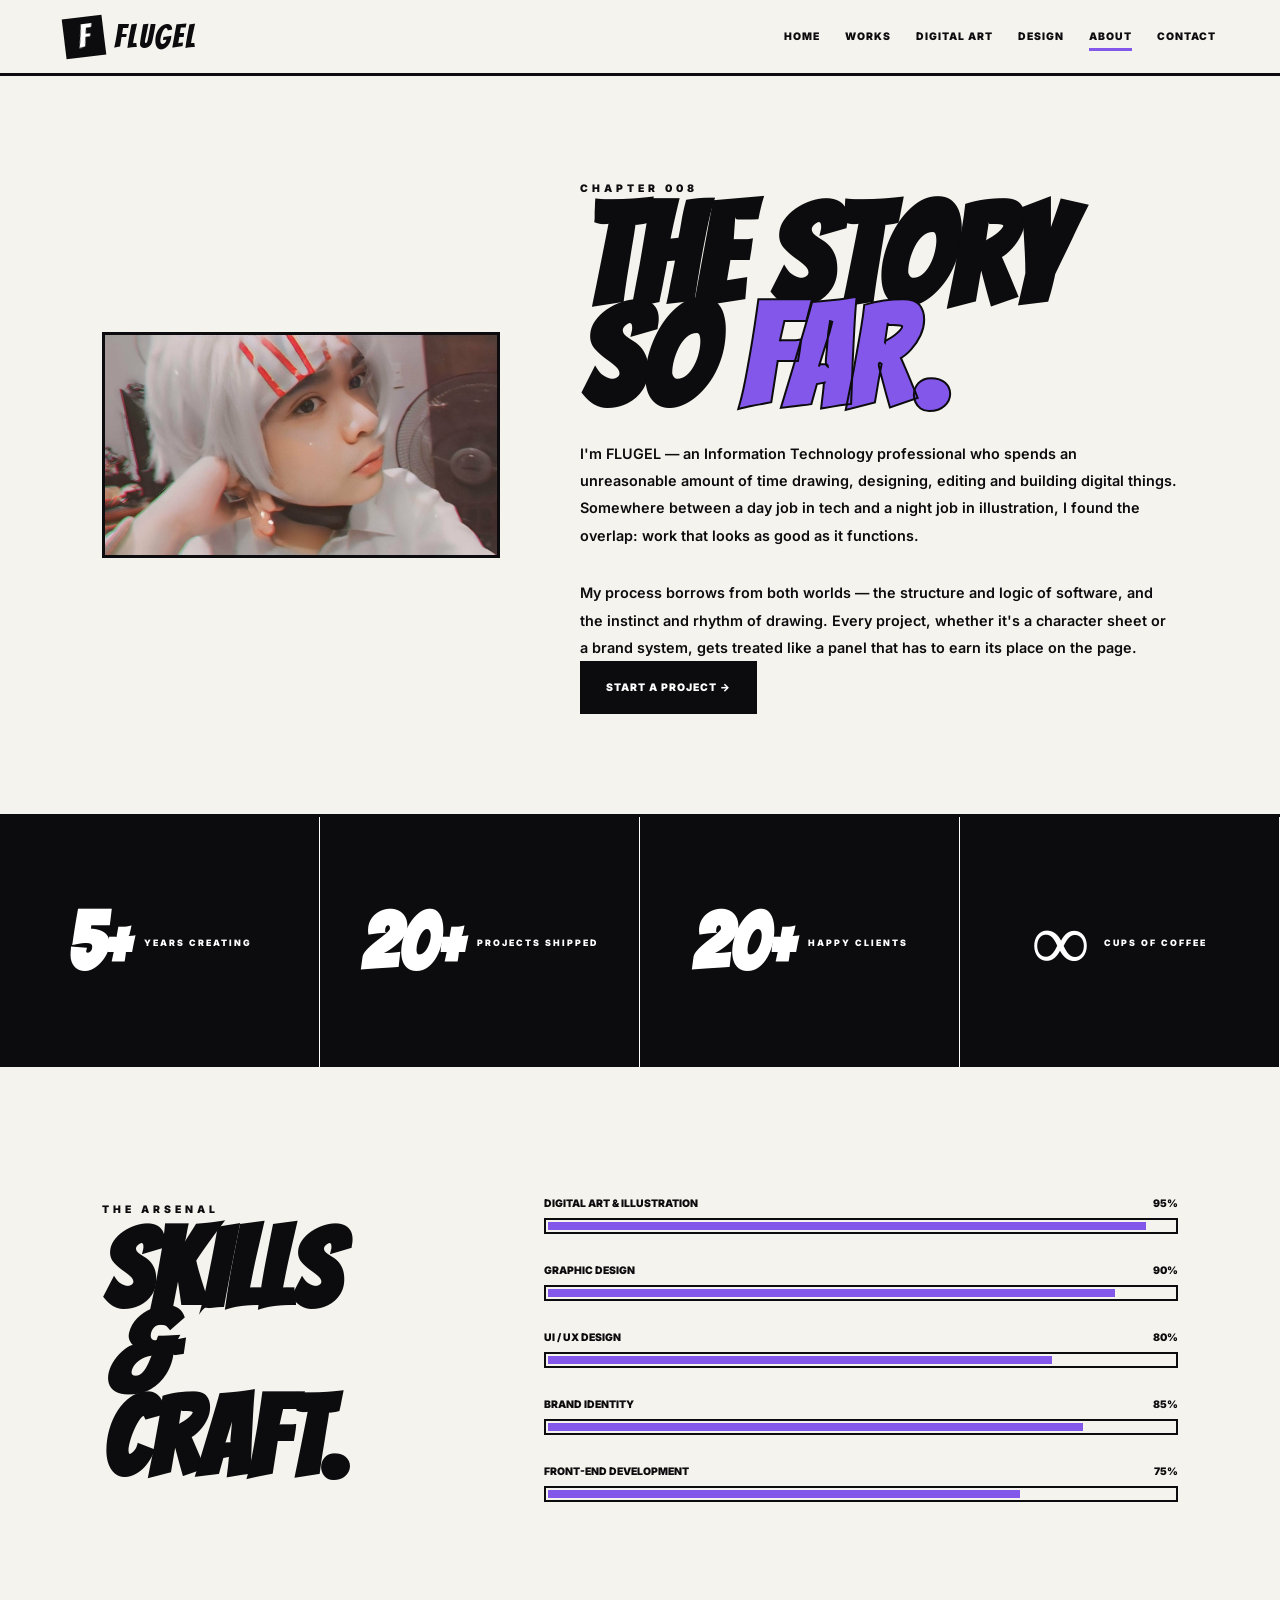
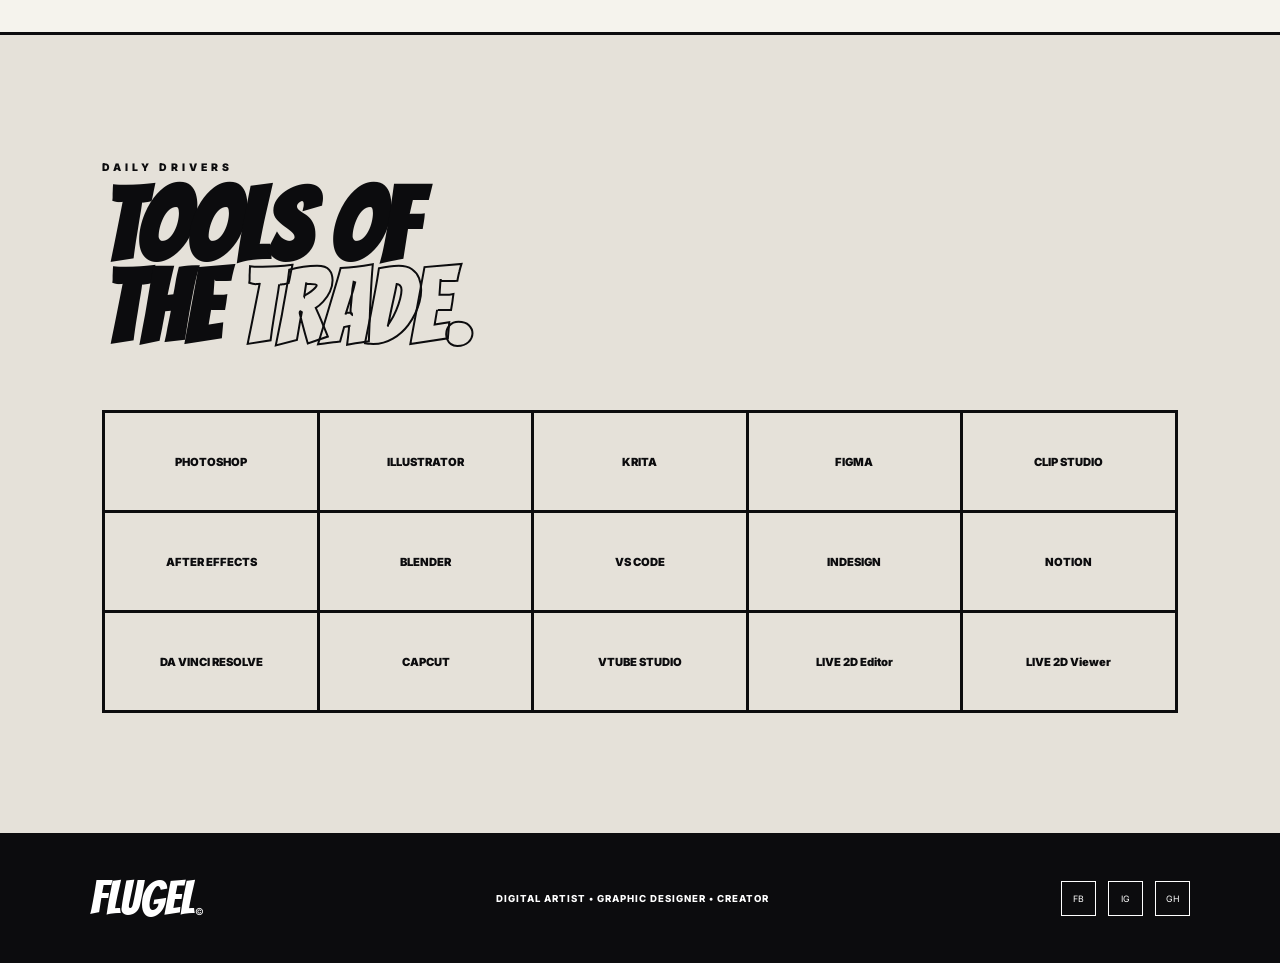
==== commit 786fc499: "latest new" ====
--- a/about.html
+++ b/about.html
@@ -73,12 +73,12 @@
         </div>
 
         <div class="stat-box reveal">
-          <strong>80+</strong>
+          <strong>20+</strong>
           <span>PROJECTS SHIPPED</span>
         </div>
 
         <div class="stat-box reveal">
-          <strong>30+</strong>
+          <strong>20+</strong>
           <span>HAPPY CLIENTS</span>
         </div>
 
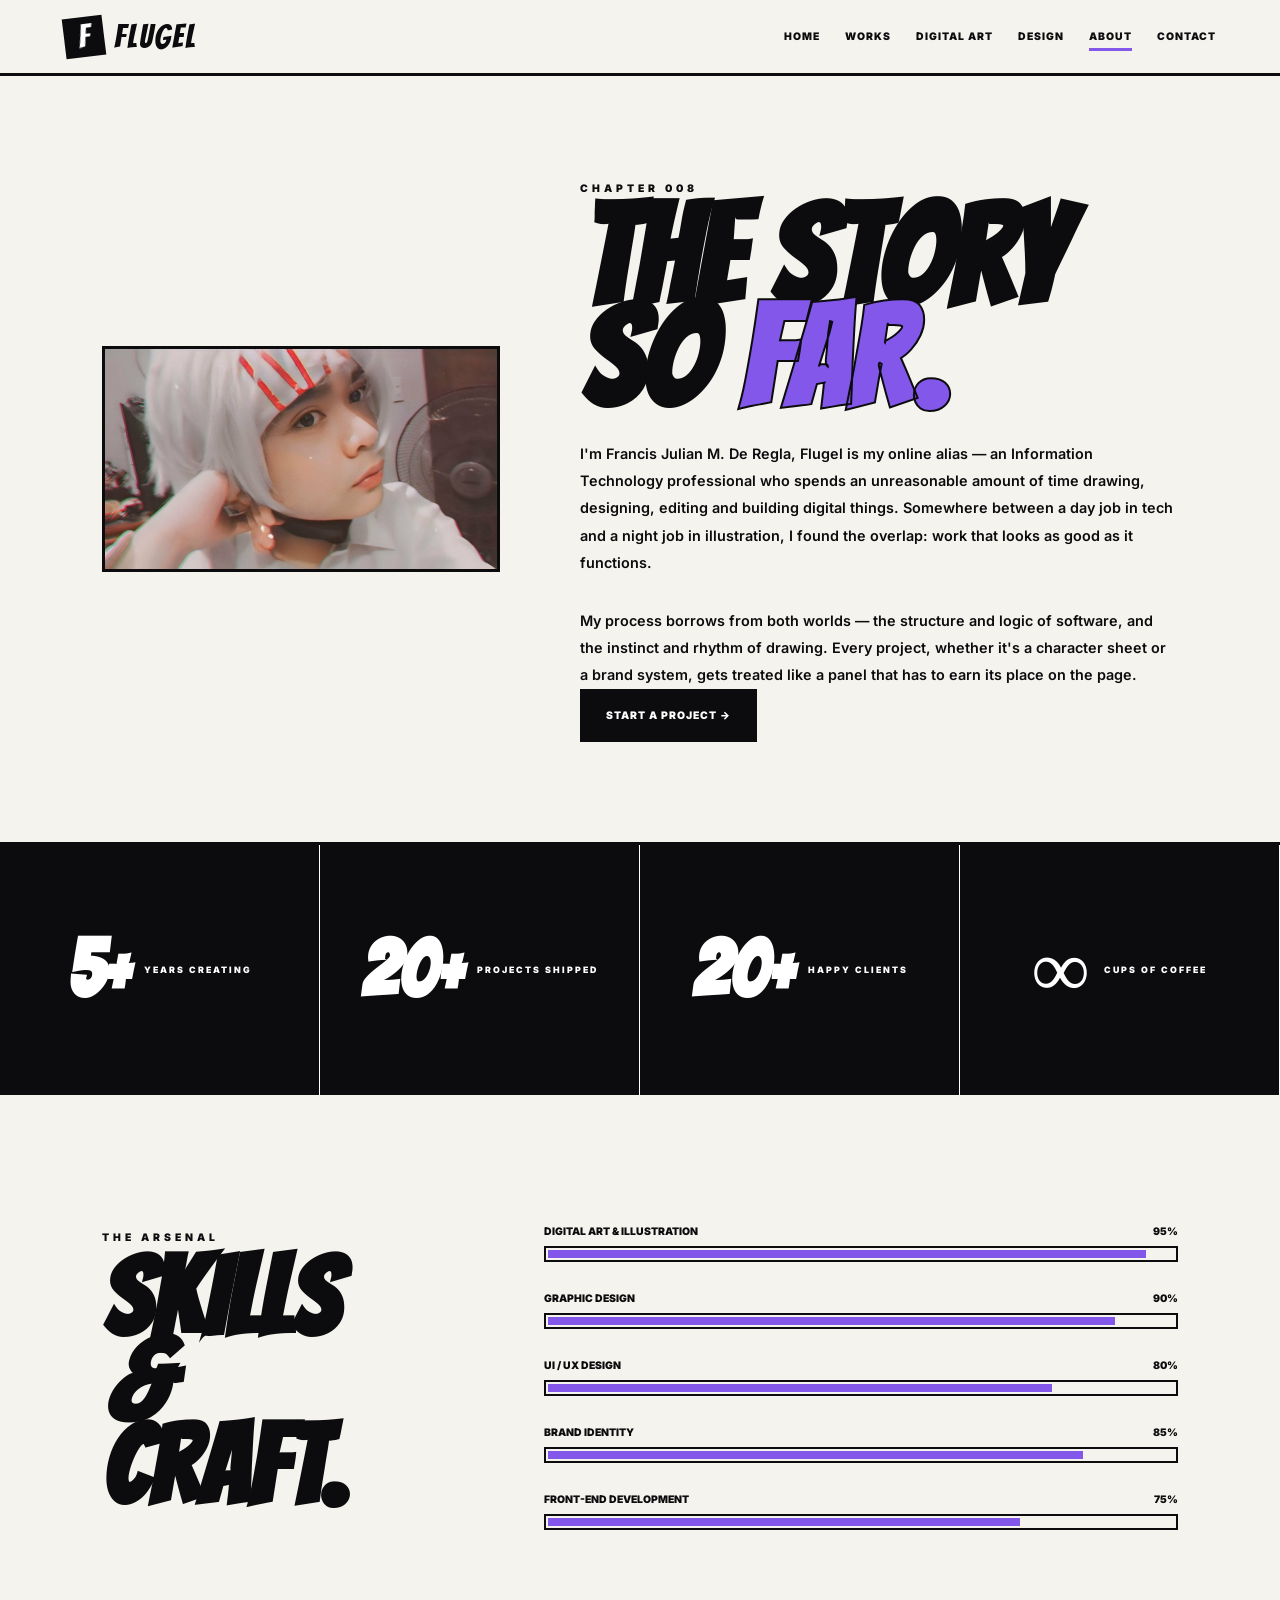
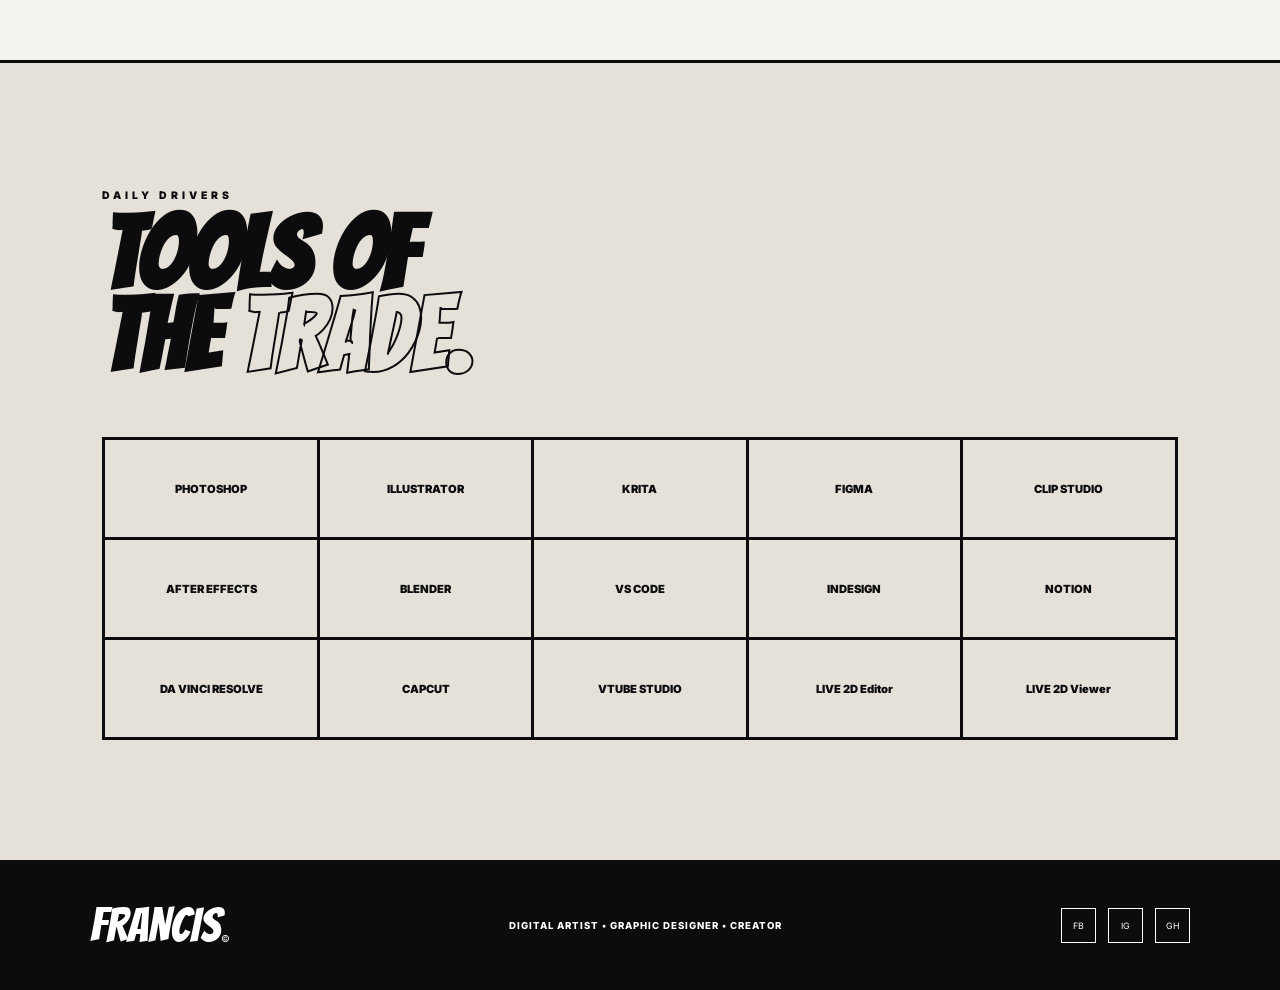
==== commit 85e2d59c: "latest newset" ====
--- a/about.html
+++ b/about.html
@@ -4,7 +4,7 @@
     <meta charset="UTF-8" />
     <meta name="viewport" content="width=device-width, initial-scale=1.0" />
 
-    <title>About — FLUGEL</title>
+    <title>About — FRANCIS</title>
 
     <link
       href="https://fonts.googleapis.com/css2?family=Bangers&family=Inter:wght@400;500;600;700;800;900&family=Permanent+Marker&display=swap"
@@ -35,7 +35,7 @@
     <main class="inner-page">
       <section class="about-hero">
         <div class="about-character reveal">
-          <img src="character02.jpg" alt="FLUGEL character portrait" />
+          <img src="character02.jpg" alt="FRANCIS character portrait" />
         </div>
 
         <div class="about-introduction reveal">
@@ -48,10 +48,11 @@
           </h1>
 
           <p>
-            I'm FLUGEL — an Information Technology professional who spends an
-            unreasonable amount of time drawing, designing, editing and building
-            digital things. Somewhere between a day job in tech and a night job
-            in illustration, I found the overlap: work that looks as good as it
+            I'm Francis Julian M. De Regla, Flugel is my online alias — an
+            Information Technology professional who spends an unreasonable
+            amount of time drawing, designing, editing and building digital
+            things. Somewhere between a day job in tech and a night job in
+            illustration, I found the overlap: work that looks as good as it
             functions.
           </p>
 
@@ -176,7 +177,7 @@
     </main>
 
     <footer>
-      <div class="footer-brand">FLUGEL<span>©</span></div>
+      <div class="footer-brand">FRANCIS<span>©</span></div>
 
       <p>DIGITAL ARTIST • GRAPHIC DESIGNER • CREATOR</p>
 
--- a/style.css
+++ b/style.css
@@ -1,5 +1,5 @@
 /* =========================================================
-   FLUGEL MANGA PORTFOLIO
+   FRANCIS MANGA PORTFOLIO
    MAIN CSS
    ---------------------------------------------------------
    Visual system:
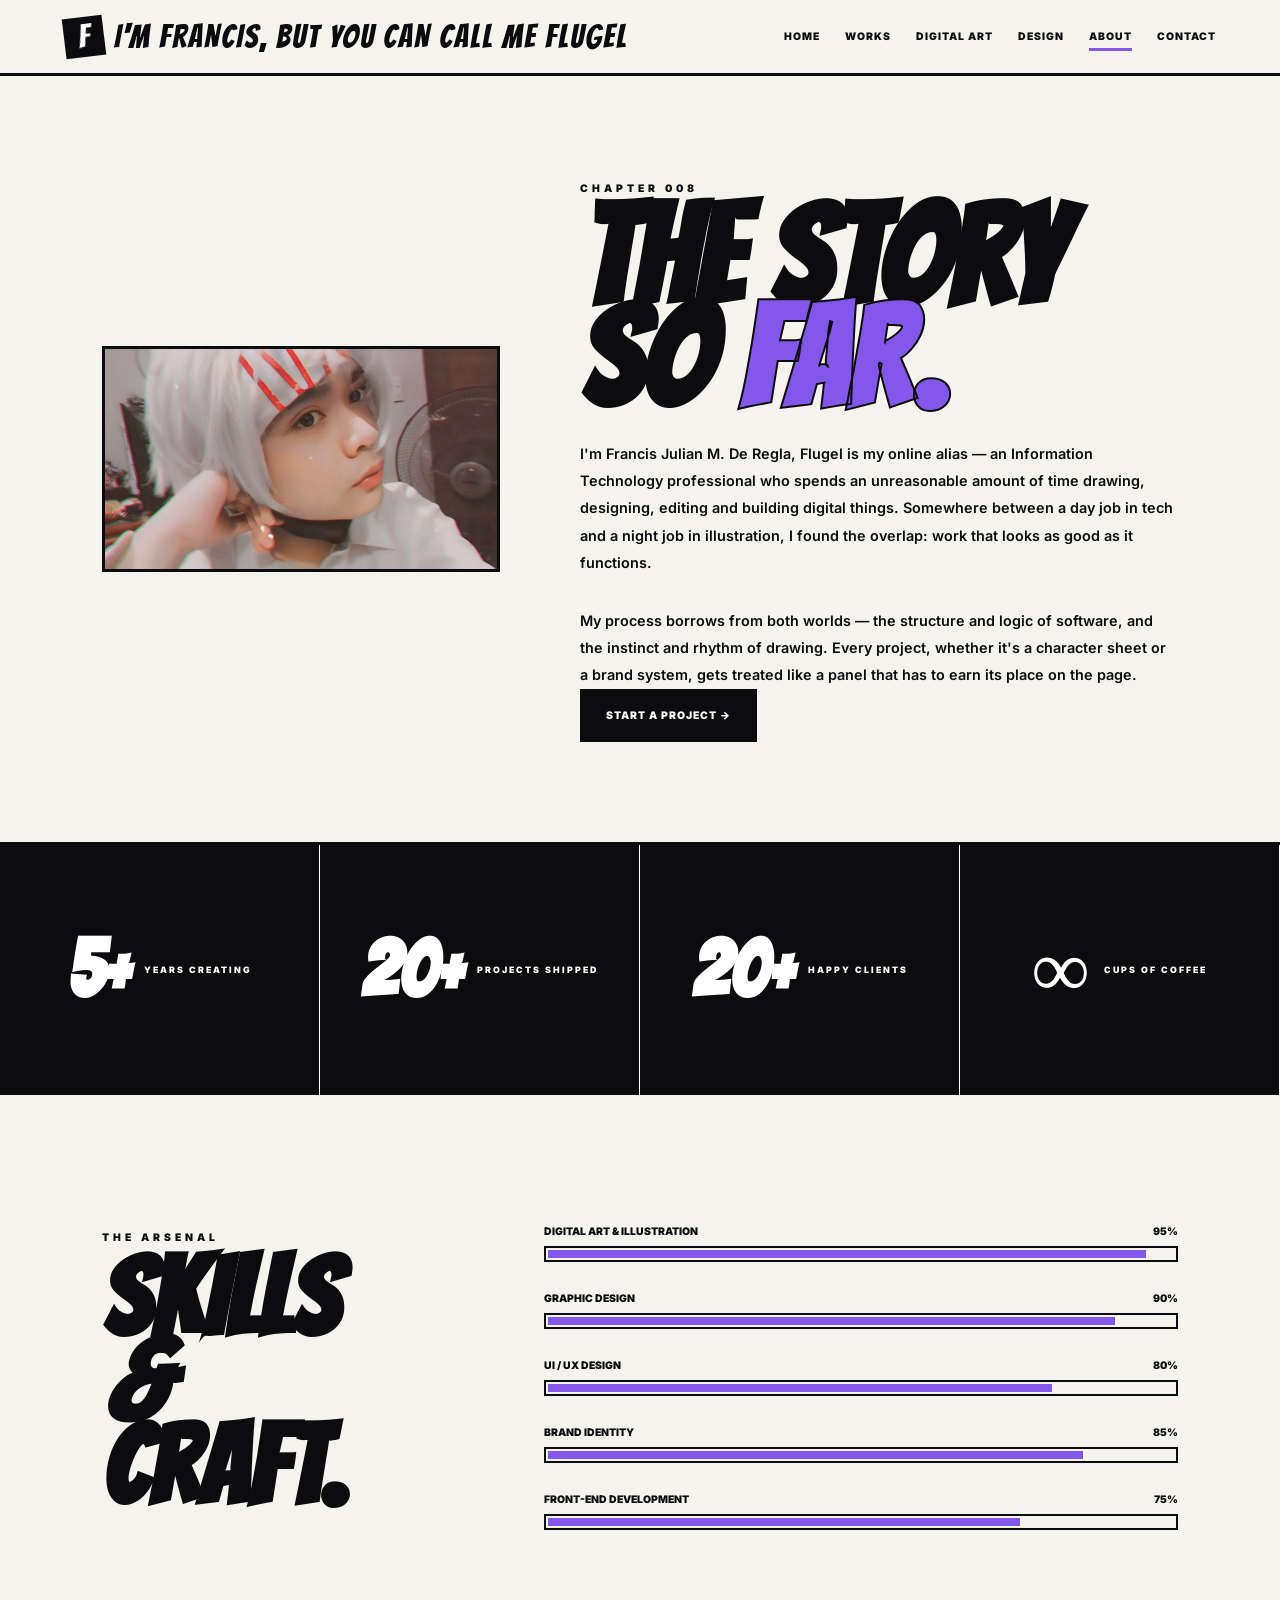
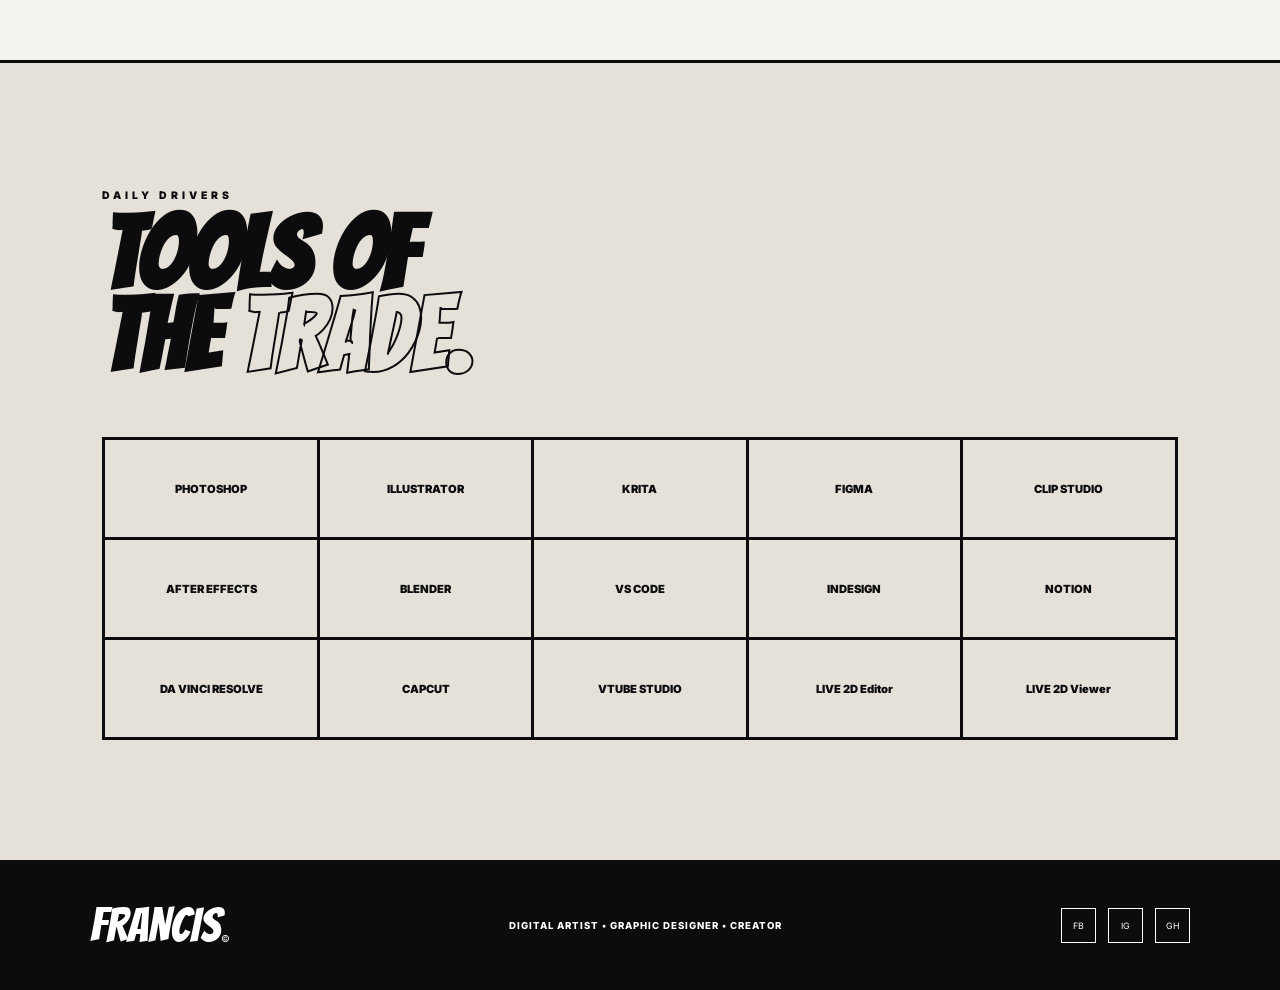
==== commit 916e5cef: "latest newest update" ====
--- a/about.html
+++ b/about.html
@@ -17,7 +17,7 @@
     <header class="navbar">
       <a href="index.html" class="logo">
         <span class="logo-box">F</span>
-        <span>FLUGEL</span>
+        <span>I'M FRANCIS, BUT YOU CAN CALL ME FLUGEL</span>
       </a>
 
       <nav class="main-nav">
